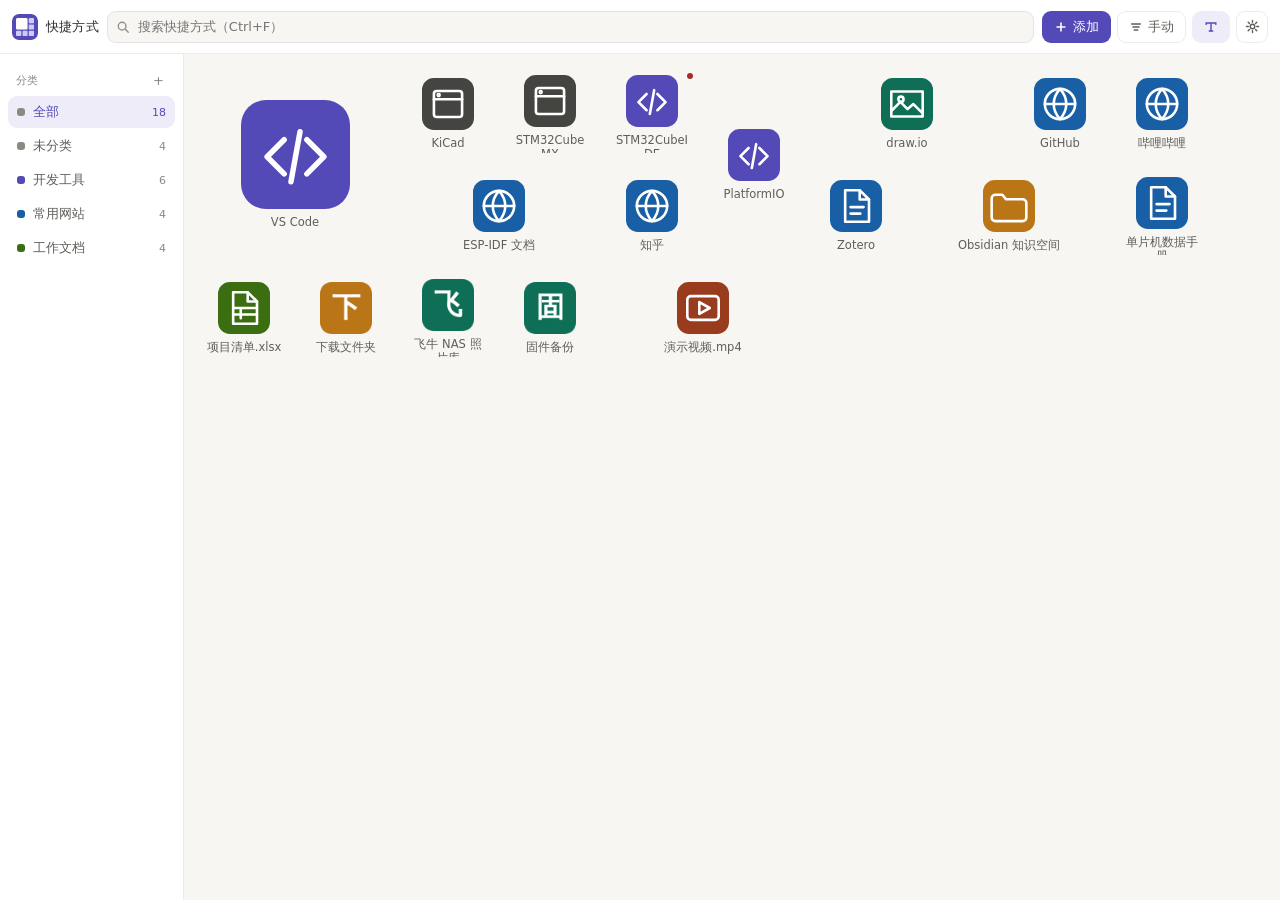
==== index.html @ b714756d "feat: uTools 快捷方式面板插件 v1.0.0 - 拖拽文件/文件夹/网址进窗口创建快捷方式，.lnk/.url 自动解析目标 - PowerShell 常驻桥接进程：提取 256px ju" ====
<!DOCTYPE html>
<html lang="zh-CN" data-theme="dark">
<head>
  <meta charset="utf-8">
  <meta name="viewport" content="width=device-width, initial-scale=1">
  <title>快捷方式面板</title>
  <link rel="stylesheet" href="css/style.css">
</head>
<body>
  <div id="app">
    <header class="toolbar">
      <div class="brand">
        <img src="logo.png" alt="">
        <span>快捷方式</span>
      </div>
      <div class="search-wrap" id="searchWrap">
        <svg width="14" height="14" viewBox="0 0 16 16" fill="none" stroke="currentColor" stroke-width="1.6" stroke-linecap="round"><circle cx="7" cy="7" r="4.4"/><path d="M10.4 10.4L14 14"/></svg>
        <input id="search" class="search" type="text" placeholder="搜索快捷方式（Ctrl+F）" spellcheck="false">
        <button id="searchClear" class="search-clear" title="清空">&times;</button>
      </div>
      <div class="tools">
        <button id="btnAdd" class="btn primary">
          <svg width="14" height="14" viewBox="0 0 16 16" fill="none" stroke="currentColor" stroke-width="1.8" stroke-linecap="round"><path d="M8 3.5v9M3.5 8h9"/></svg>
          <span>添加</span>
        </button>
        <button id="btnSort" class="btn" title="排列顺序">
          <svg width="14" height="14" viewBox="0 0 16 16" fill="none" stroke="currentColor" stroke-width="1.6" stroke-linecap="round" stroke-linejoin="round"><path d="M3 4.5h10M4.5 8h7M6 11.5h4"/></svg>
          <span id="sortLabel">手动</span>
        </button>
        <button id="btnLabels" class="btn active" title="显示 / 隐藏图标文字">
          <svg width="14" height="14" viewBox="0 0 16 16" fill="none" stroke="currentColor" stroke-width="1.6" stroke-linecap="round"><path d="M2.5 5V3.5h11V5M8 3.5v9M6 12.5h4"/></svg>
        </button>
        <button id="btnSettings" class="btn icon-only" title="设置">
          <svg width="15" height="15" viewBox="0 0 16 16" fill="none" stroke="currentColor" stroke-width="1.5" stroke-linecap="round"><circle cx="8" cy="8" r="2.4"/><path d="M8 1.5v2M8 12.5v2M1.5 8h2M12.5 8h2M3.4 3.4l1.4 1.4M11.2 11.2l1.4 1.4M12.6 3.4l-1.4 1.4M4.8 11.2l-1.4 1.4"/></svg>
        </button>
      </div>
    </header>
    <div class="body">
      <aside class="sidebar" id="sidebar"></aside>
      <main class="content" id="content">
        <div class="grid" id="grid"></div>
        <div class="empty" id="empty">
          <div class="big"></div>
          <div class="small"></div>
        </div>
      </main>
    </div>
  </div>

  <div class="drop-overlay" id="dropOverlay">
    <div class="frame">
      松手即可添加为快捷方式
      <small>支持文件、文件夹、桌面快捷方式、网址</small>
    </div>
  </div>

  <div class="selbar" id="selbar">
    <span id="selCount">已选 0 项</span>
    <button class="btn" id="selMove">移动到分类</button>
    <button class="btn" id="selSize">图标尺寸</button>
    <button class="btn" id="selRefresh">刷新图标</button>
    <button class="btn danger" id="selDelete">删除</button>
    <button class="btn ghost" id="selCancel">取消</button>
  </div>

  <div class="toasts" id="toasts"></div>

  <script src="js/mock.js"></script>
  <script src="js/ui.js"></script>
  <script src="js/store.js"></script>
  <script src="js/icons.js"></script>
  <script src="js/grid.js"></script>
  <script src="js/dialogs.js"></script>
  <script src="js/app.js"></script>
</body>
</html>
---- css/style.css ----
:root {
  --tile-radius: 16px;
  --cell: 92px;
  --gap: 10px;
  --sidebar-w: 184px;
  --toolbar-h: 54px;
}

html[data-theme='dark'] {
  --bg: #1b1b1a;
  --surface: #232322;
  --surface-2: #2c2c2a;
  --surface-3: #383836;
  --border: rgba(255, 255, 255, 0.08);
  --border-strong: rgba(255, 255, 255, 0.18);
  --text: #f2f1ed;
  --text-2: #b4b2a9;
  --text-3: #8b8a82;
  --accent: #8f88e8;
  --accent-2: #534ab7;
  --accent-soft: rgba(143, 136, 232, 0.16);
  --danger: #f09595;
  --danger-soft: rgba(240, 149, 149, 0.14);
  --shadow: 0 12px 34px rgba(0, 0, 0, 0.5);
  --hover: rgba(255, 255, 255, 0.06);
}

html[data-theme='light'] {
  --bg: #f7f6f3;
  --surface: #ffffff;
  --surface-2: #f1efe8;
  --surface-3: #e6e4dc;
  --border: rgba(0, 0, 0, 0.08);
  --border-strong: rgba(0, 0, 0, 0.18);
  --text: #2c2c2a;
  --text-2: #5f5e5a;
  --text-3: #8b8a82;
  --accent: #534ab7;
  --accent-2: #3c3489;
  --accent-soft: rgba(83, 74, 183, 0.1);
  --danger: #a32d2d;
  --danger-soft: rgba(163, 45, 45, 0.08);
  --shadow: 0 12px 34px rgba(0, 0, 0, 0.14);
  --hover: rgba(0, 0, 0, 0.045);
}

* { box-sizing: border-box; }

html, body {
  margin: 0;
  padding: 0;
  height: 100%;
  overflow: hidden;
}

body {
  font-family: 'Segoe UI', 'Microsoft YaHei', 'PingFang SC', system-ui, sans-serif;
  font-size: 13px;
  color: var(--text);
  background: var(--bg);
  -webkit-user-select: none;
  user-select: none;
}

button, input, select, textarea { font-family: inherit; font-size: 13px; color: inherit; }
button { cursor: pointer; }

::-webkit-scrollbar { width: 8px; height: 8px; }
::-webkit-scrollbar-thumb { background: var(--border-strong); border-radius: 8px; }
::-webkit-scrollbar-thumb:hover { background: var(--text-3); }
::-webkit-scrollbar-track { background: transparent; }

#app { display: flex; flex-direction: column; height: 100vh; }

/* ---------------- toolbar ---------------- */

.toolbar {
  display: flex;
  align-items: center;
  gap: 8px;
  height: var(--toolbar-h);
  padding: 0 12px;
  flex: 0 0 auto;
  border-bottom: 1px solid var(--border);
  background: var(--surface);
}

.brand { display: flex; align-items: center; gap: 8px; flex: 0 0 auto; }
.brand img { width: 26px; height: 26px; border-radius: 7px; }
.brand span { font-weight: 500; letter-spacing: .2px; }

.search-wrap { position: relative; flex: 1 1 auto; min-width: 90px; }
.search-wrap svg { position: absolute; left: 9px; top: 50%; transform: translateY(-50%); opacity: .5; }
input.search {
  width: 100%;
  height: 32px;
  padding: 0 26px 0 30px;
  border-radius: 9px;
  border: 1px solid var(--border);
  background: var(--bg);
  outline: none;
}
input.search:focus { border-color: var(--accent); background: var(--surface); }
.search-clear {
  position: absolute; right: 6px; top: 50%; transform: translateY(-50%);
  width: 20px; height: 20px; border: 0; border-radius: 50%;
  background: transparent; color: var(--text-3); display: none; line-height: 1;
}
.search-wrap.has-value .search-clear { display: block; }
.search-clear:hover { background: var(--hover); color: var(--text); }

.tools { display: flex; align-items: center; gap: 6px; flex: 0 0 auto; }

.btn {
  display: inline-flex; align-items: center; gap: 5px;
  height: 32px; padding: 0 11px;
  border-radius: 9px;
  border: 1px solid var(--border);
  background: var(--surface);
  color: var(--text-2);
  white-space: nowrap;
  transition: background .12s, color .12s, border-color .12s;
}
.btn:hover { background: var(--surface-2); color: var(--text); border-color: var(--border-strong); }
.btn.icon-only { width: 32px; padding: 0; justify-content: center; }
.btn.primary {
  background: var(--accent); border-color: transparent; color: #fff;
}
.btn.primary:hover { background: var(--accent-2); color: #fff; }
.btn.active { background: var(--accent-soft); color: var(--accent); border-color: transparent; }
.btn.ghost { background: transparent; border-color: transparent; }
.btn.ghost:hover { background: var(--hover); }
.btn.danger { color: var(--danger); border-color: transparent; background: var(--danger-soft); }
.btn.danger:hover { background: var(--danger); color: #fff; }
.btn:disabled { opacity: .45; cursor: not-allowed; }
.btn svg { flex: 0 0 auto; }

/* ---------------- body ---------------- */

.body { display: flex; flex: 1 1 auto; min-height: 0; }

.sidebar {
  width: var(--sidebar-w);
  flex: 0 0 auto;
  border-right: 1px solid var(--border);
  background: var(--surface);
  display: flex;
  flex-direction: column;
  padding: 10px 8px;
  gap: 2px;
  overflow-y: auto;
}

.side-title {
  font-size: 11px; color: var(--text-3);
  padding: 6px 8px 4px; letter-spacing: .4px;
  display: flex; align-items: center; justify-content: space-between;
}
.side-title button {
  border: 0; background: transparent; color: var(--text-3);
  width: 20px; height: 20px; border-radius: 6px; line-height: 1;
}
.side-title button:hover { background: var(--hover); color: var(--text); }

.cat {
  display: flex; align-items: center; gap: 8px;
  height: 32px; padding: 0 8px;
  border-radius: 9px;
  border: 1px solid transparent;
  color: var(--text-2);
  cursor: pointer;
  position: relative;
}
.cat:hover { background: var(--hover); color: var(--text); }
.cat.active { background: var(--accent-soft); color: var(--accent); }
.cat .dot { width: 8px; height: 8px; border-radius: 3px; flex: 0 0 auto; background: var(--text-3); }
.cat .name { flex: 1 1 auto; overflow: hidden; text-overflow: ellipsis; white-space: nowrap; }
.cat .count { font-size: 11px; color: var(--text-3); }
.cat.active .count { color: var(--accent); }
.cat.drop-target { border-color: var(--accent); background: var(--accent-soft); }
.cat .cat-more {
  display: none; border: 0; background: transparent; color: inherit;
  width: 18px; height: 18px; border-radius: 5px; padding: 0; line-height: 1;
}
.cat:hover .cat-more { display: block; }
.cat .cat-more:hover { background: var(--border-strong); }

.content { flex: 1 1 auto; min-width: 0; position: relative; overflow-y: auto; padding: 14px; }

/* ---------------- grid ---------------- */

.grid {
  display: grid;
  grid-template-columns: repeat(auto-fill, var(--cell));
  grid-auto-rows: var(--cell);
  gap: var(--gap);
  grid-auto-flow: row dense;
  align-content: start;
}

.tile {
  position: relative;
  display: flex;
  flex-direction: column;
  align-items: center;
  justify-content: center;
  gap: 6px;
  padding: 6px;
  border-radius: var(--tile-radius);
  border: 1px solid transparent;
  background: transparent;
  color: var(--text-2);
  cursor: pointer;
  overflow: hidden;
  transition: background .12s, border-color .12s, transform .1s;
}
.tile:hover { background: var(--hover); border-color: var(--border); color: var(--text); }
.tile:active { transform: scale(.97); }
.tile.selected { background: var(--accent-soft); border-color: var(--accent); color: var(--text); }
.tile.dragging { opacity: .35; }
.tile.drop-before::before,
.tile.drop-after::after {
  content: ''; position: absolute; top: 8%; height: 84%; width: 2px;
  background: var(--accent); border-radius: 2px;
}
.tile.drop-before::before { left: -6px; }
.tile.drop-after::after { right: -6px; }
.tile.drop-inside { border-color: var(--accent); background: var(--accent-soft); }

.tile .icon-box {
  position: relative;
  width: var(--icon-size, 48px);
  height: var(--icon-size, 48px);
  display: flex; align-items: center; justify-content: center;
  flex: 0 0 auto;
}
.tile img.icon { width: 100%; height: 100%; object-fit: contain; -webkit-user-drag: none; }
.tile .label {
  max-width: 100%;
  font-size: 11.5px;
  line-height: 1.25;
  text-align: center;
  overflow: hidden;
  text-overflow: ellipsis;
  display: -webkit-box;
  -webkit-line-clamp: 2;
  -webkit-box-orient: vertical;
  word-break: break-all;
}
.grid.hide-labels .tile .label { display: none; }
.grid.hide-labels .tile { gap: 0; }

.tile .badge {
  position: absolute; top: 4px; right: 4px;
  width: 6px; height: 6px; border-radius: 50%;
  background: var(--danger);
}
.tile .resize {
  position: absolute; right: 2px; bottom: 2px;
  width: 14px; height: 14px;
  opacity: 0; cursor: nwse-resize;
  color: var(--text-3);
  transition: opacity .12s;
}
.tile:hover .resize { opacity: .7; }
.tile .resize:hover { opacity: 1; color: var(--accent); }

.tile .spinner {
  width: 14px; height: 14px;
  border: 2px solid var(--border-strong);
  border-top-color: var(--accent);
  border-radius: 50%;
  animation: spin .8s linear infinite;
  position: absolute; right: 6px; bottom: 6px;
}
@keyframes spin { to { transform: rotate(360deg); } }

.empty {
  display: none;
  flex-direction: column;
  align-items: center;
  justify-content: center;
  gap: 9px;
  padding: 58px 20px;
  text-align: center;
  color: var(--text-3);
}
.empty.show { display: flex; }
.empty .big { font-size: 14px; color: var(--text-2); font-weight: 500; }
.empty .small { font-size: 12.5px; max-width: 320px; line-height: 1.6; }

/* ---------------- selection bar ---------------- */

.selbar {
  position: fixed;
  left: 50%;
  bottom: 18px;
  transform: translate(-50%, 12px);
  z-index: 65;
  display: none;
  align-items: center;
  gap: 7px;
  padding: 7px 9px 7px 14px;
  border-radius: 13px;
  border: 1px solid var(--border-strong);
  background: var(--surface);
  box-shadow: var(--shadow);
  opacity: 0;
  transition: opacity .14s, transform .14s;
}
.selbar.show { display: flex; opacity: 1; transform: translate(-50%, 0); }
.selbar > span { font-size: 12px; color: var(--text-2); margin-right: 3px; white-space: nowrap; }
.selbar .btn { height: 28px; padding: 0 10px; font-size: 12px; }

/* ---------------- drop overlay ---------------- */

.drop-overlay {
  position: fixed; inset: 0; z-index: 60;
  display: none;
  align-items: center; justify-content: center;
  flex-direction: column; gap: 8px;
  background: rgba(20, 20, 20, 0.6);
  backdrop-filter: blur(2px);
}
html[data-theme='light'] .drop-overlay { background: rgba(240, 240, 240, 0.7); }
.drop-overlay.show { display: flex; }
.drop-overlay .frame {
  border: 2px dashed var(--accent);
  border-radius: 18px;
  padding: 34px 54px;
  color: var(--text);
  background: var(--surface);
  text-align: center;
  font-size: 14px;
}
.drop-overlay .frame small { display: block; margin-top: 6px; color: var(--text-3); font-size: 12px; }

/* ---------------- context menu ---------------- */

.ctx {
  position: fixed; z-index: 80;
  min-width: 178px;
  padding: 5px;
  border-radius: 11px;
  border: 1px solid var(--border-strong);
  background: var(--surface);
  box-shadow: var(--shadow);
  display: none;
}
.ctx.show { display: block; }
.ctx .item {
  display: flex; align-items: center; gap: 8px;
  height: 30px; padding: 0 9px;
  border-radius: 7px;
  color: var(--text-2);
  cursor: pointer;
  white-space: nowrap;
}
.ctx .item:hover { background: var(--hover); color: var(--text); }
.ctx .item.danger { color: var(--danger); }
.ctx .item.danger:hover { background: var(--danger-soft); }
.ctx .item .k { margin-left: auto; font-size: 11px; color: var(--text-3); }
.ctx .sep { height: 1px; background: var(--border); margin: 4px 6px; }
.ctx .label { font-size: 11px; color: var(--text-3); padding: 4px 9px 2px; }
.ctx .sub {
  position: absolute; left: 100%; top: -5px;
  min-width: 150px; padding: 5px;
  border-radius: 11px; border: 1px solid var(--border-strong);
  background: var(--surface); box-shadow: var(--shadow);
  display: none;
}
.ctx .item.has-sub { position: relative; }
.ctx .item.has-sub:hover .sub { display: block; }
.ctx .swatches { display: grid; grid-template-columns: repeat(5, 1fr); gap: 6px; padding: 6px 9px; }
.ctx .swatches i {
  width: 18px; height: 18px; border-radius: 6px; cursor: pointer;
  border: 1px solid var(--border);
}
.ctx .sizes { display: grid; grid-template-columns: repeat(4, 1fr); gap: 5px; padding: 6px 9px; }
.ctx .sizes b {
  height: 26px; border-radius: 7px; border: 1px solid var(--border);
  display: flex; align-items: center; justify-content: center;
  font-weight: 400; font-size: 11px; color: var(--text-2); cursor: pointer;
}
.ctx .sizes b:hover { background: var(--hover); color: var(--text); }
.ctx .sizes b.on { background: var(--accent-soft); color: var(--accent); border-color: transparent; }

/* ---------------- modal ---------------- */

.mask {
  position: fixed; inset: 0; z-index: 70;
  background: rgba(0, 0, 0, 0.42);
  display: flex; align-items: center; justify-content: center;
  padding: 18px;
}
.mask.closing { opacity: 0; transition: opacity .12s; }

.modal {
  width: 100%;
  max-width: 560px;
  max-height: 100%;
  display: flex; flex-direction: column;
  border-radius: 15px;
  border: 1px solid var(--border-strong);
  background: var(--surface);
  box-shadow: var(--shadow);
  overflow: hidden;
}
.modal.wide { max-width: 760px; }
.modal.narrow { max-width: 400px; }
.modal-head {
  display: flex; align-items: center; gap: 10px;
  padding: 13px 15px;
  border-bottom: 1px solid var(--border);
  flex: 0 0 auto;
}
.modal-head h2 { margin: 0; font-size: 14px; font-weight: 500; flex: 1 1 auto; }
.modal-head .sub { font-size: 12px; color: var(--text-3); font-weight: 400; }
.modal-body { padding: 15px; overflow-y: auto; flex: 1 1 auto; }
.modal-foot {
  display: flex; align-items: center; gap: 8px;
  padding: 11px 15px;
  border-top: 1px solid var(--border);
  flex: 0 0 auto;
}
.modal-foot .grow { flex: 1 1 auto; }

/* ---------------- forms ---------------- */

.field { margin-bottom: 13px; }
.field:last-child { margin-bottom: 0; }
.field > label {
  display: block; font-size: 12px; color: var(--text-2);
  margin-bottom: 5px;
}
.field .hint { font-size: 11.5px; color: var(--text-3); margin-top: 5px; line-height: 1.5; }
.row { display: flex; gap: 8px; align-items: center; }
.row > .field { flex: 1 1 auto; margin-bottom: 0; }

.input, select.input, textarea.input {
  width: 100%;
  height: 32px;
  padding: 0 10px;
  border-radius: 9px;
  border: 1px solid var(--border);
  background: var(--bg);
  color: var(--text);
  outline: none;
}
textarea.input { height: auto; padding: 8px 10px; resize: vertical; min-height: 58px; }
.input:focus { border-color: var(--accent); background: var(--surface); }
.input::placeholder { color: var(--text-3); }
select.input { padding-right: 6px; }

.seg { display: flex; gap: 4px; background: var(--bg); padding: 3px; border-radius: 10px; border: 1px solid var(--border); }
.seg button {
  flex: 1 1 auto; height: 26px; border: 0; border-radius: 7px;
  background: transparent; color: var(--text-2); white-space: nowrap;
}
.seg button:hover { background: var(--hover); color: var(--text); }
.seg button.on { background: var(--accent); color: #fff; }

.chips { display: flex; flex-wrap: wrap; gap: 6px; }
.chip {
  display: inline-flex; align-items: center; gap: 5px;
  height: 28px; padding: 0 10px;
  border-radius: 8px; border: 1px solid var(--border);
  background: var(--bg); color: var(--text-2); cursor: pointer;
}
.chip:hover { border-color: var(--border-strong); color: var(--text); }
.chip.on { background: var(--accent-soft); color: var(--accent); border-color: transparent; }
.chip .x { color: var(--text-3); }
.chip .x:hover { color: var(--danger); }

.icon-preview {
  width: 76px; height: 76px; flex: 0 0 auto;
  display: flex; align-items: center; justify-content: center;
  border-radius: 14px; border: 1px dashed var(--border-strong);
  background: var(--bg);
}
.icon-preview img { width: 60px; height: 60px; object-fit: contain; }

.swatch-row { display: flex; flex-wrap: wrap; gap: 6px; }
.swatch-row i {
  width: 22px; height: 22px; border-radius: 7px; cursor: pointer;
  border: 2px solid transparent;
}
.swatch-row i.on { border-color: var(--text); }

.list {
  border: 1px solid var(--border);
  border-radius: 11px;
  overflow-y: auto;
  max-height: 320px;
  background: var(--bg);
}
.list-item {
  display: flex; align-items: center; gap: 9px;
  padding: 7px 10px;
  border-bottom: 1px solid var(--border);
  cursor: pointer;
}
.list-item:last-child { border-bottom: 0; }
.list-item:hover { background: var(--hover); }
.list-item .li-icon { width: 22px; height: 22px; flex: 0 0 auto; display: flex; align-items: center; justify-content: center; }
.list-item .li-icon img { width: 100%; height: 100%; object-fit: contain; }
.list-item .li-main { flex: 1 1 auto; min-width: 0; }
.list-item .li-name { overflow: hidden; text-overflow: ellipsis; white-space: nowrap; }
.list-item .li-sub { font-size: 11px; color: var(--text-3); overflow: hidden; text-overflow: ellipsis; white-space: nowrap; direction: rtl; text-align: left; }
.list-item .li-tag { font-size: 10.5px; color: var(--text-3); border: 1px solid var(--border); padding: 1px 5px; border-radius: 5px; flex: 0 0 auto; }
.list-item.on { background: var(--accent-soft); }

.check {
  width: 16px; height: 16px; flex: 0 0 auto;
  border-radius: 5px; border: 1.5px solid var(--border-strong);
  display: flex; align-items: center; justify-content: center;
  color: transparent;
}
.list-item.on .check,
.check.on { background: var(--accent); border-color: var(--accent); color: #fff; }

.tree-folder { padding: 6px 10px; }
.folder-head {
  display: flex; align-items: center; gap: 8px;
  padding: 5px 6px; border-radius: 7px; cursor: pointer; color: var(--text-2);
}
.folder-head:hover { background: var(--hover); color: var(--text); }
.folder-head .tw { width: 12px; color: var(--text-3); font-size: 10px; }
.folder-kids { margin-left: 16px; border-left: 1px solid var(--border); padding-left: 6px; }
.folder-kids.collapsed { display: none; }

.toolbar-line {
  display: flex; align-items: center; gap: 8px;
  padding: 10px 0; flex-wrap: wrap;
}
.toolbar-line .grow { flex: 1 1 auto; }
.stat { font-size: 12px; color: var(--text-3); }

.progress {
  height: 4px; border-radius: 4px; background: var(--surface-2);
  overflow: hidden; margin-top: 10px;
}
.progress i { display: block; height: 100%; background: var(--accent); width: 0; transition: width .2s; }

/* ---------------- toast ---------------- */

.toasts {
  position: fixed; left: 50%; bottom: 20px; transform: translateX(-50%);
  z-index: 90; display: flex; flex-direction: column; gap: 7px; align-items: center;
  pointer-events: none;
}
.toast {
  padding: 8px 14px; border-radius: 10px;
  background: var(--surface); border: 1px solid var(--border-strong);
  box-shadow: var(--shadow); color: var(--text);
  animation: pop .16s ease-out;
  max-width: 70vw; text-align: center;
}
.toast.error { color: var(--danger); border-color: var(--danger); }
@keyframes pop { from { opacity: 0; transform: translateY(6px); } }

.hidden { display: none !important; }
.muted { color: var(--text-3); }
.spacer { flex: 1 1 auto; }
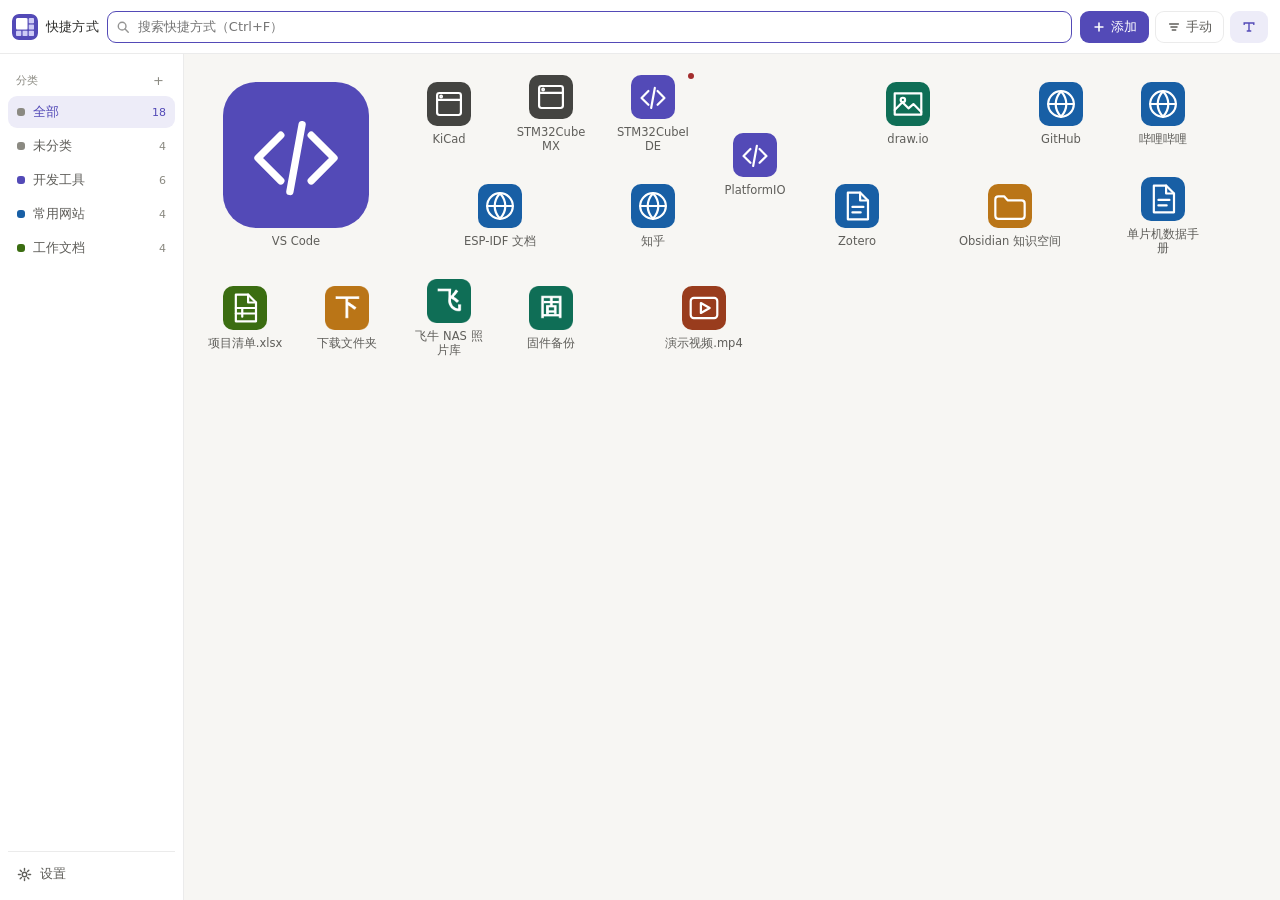
==== commit 07b43f22: "fix: 图标提取失败/过小、长名称裁切；新增侧边栏宽度与直接键入搜索 (v1.2.0) - ps-bridge: 拆分 .lnk 的 IconLocation（"路径,索引" -> iconLoca" ====
--- a/index.html
+++ b/index.html
@@ -30,13 +30,11 @@
         <button id="btnLabels" class="btn active" title="显示 / 隐藏图标文字">
           <svg width="14" height="14" viewBox="0 0 16 16" fill="none" stroke="currentColor" stroke-width="1.6" stroke-linecap="round"><path d="M2.5 5V3.5h11V5M8 3.5v9M6 12.5h4"/></svg>
         </button>
-        <button id="btnSettings" class="btn icon-only" title="设置">
-          <svg width="15" height="15" viewBox="0 0 16 16" fill="none" stroke="currentColor" stroke-width="1.5" stroke-linecap="round"><circle cx="8" cy="8" r="2.4"/><path d="M8 1.5v2M8 12.5v2M1.5 8h2M12.5 8h2M3.4 3.4l1.4 1.4M11.2 11.2l1.4 1.4M12.6 3.4l-1.4 1.4M4.8 11.2l-1.4 1.4"/></svg>
-        </button>
       </div>
     </header>
     <div class="body">
       <aside class="sidebar" id="sidebar"></aside>
+      <div class="side-resizer" id="sideResizer" title="拖动调整侧边栏宽度"></div>
       <main class="content" id="content">
         <div class="grid" id="grid"></div>
         <div class="empty" id="empty">
--- a/css/style.css
+++ b/css/style.css
@@ -185,6 +185,36 @@
 .cat:hover .cat-more { display: block; }
 .cat .cat-more:hover { background: var(--border-strong); }
 
+.side-foot {
+  margin-top: auto;
+  padding-top: 6px;
+  border-top: 1px solid var(--border);
+  display: flex; flex-direction: column; gap: 2px;
+}
+.side-btn {
+  display: flex; align-items: center; gap: 8px;
+  height: 32px; padding: 0 8px;
+  border-radius: 9px; border: 1px solid transparent;
+  color: var(--text-2); font-size: 12.5px;
+  cursor: pointer;
+}
+.side-btn:hover { background: var(--hover); color: var(--text); }
+.side-btn svg { flex: 0 0 auto; }
+
+.side-resizer {
+  flex: 0 0 auto;
+  width: 7px;
+  margin: 0 -3px;
+  cursor: col-resize;
+  position: relative;
+  z-index: 6;
+}
+.side-resizer::after {
+  content: ''; position: absolute; top: 0; bottom: 0; left: 3px; width: 1px;
+  background: transparent; transition: background .12s;
+}
+.side-resizer:hover::after, .side-resizer.active::after { background: var(--accent); }
+
 .content { flex: 1 1 auto; min-width: 0; position: relative; overflow-y: auto; padding: 14px; }
 
 /* ---------------- grid ---------------- */
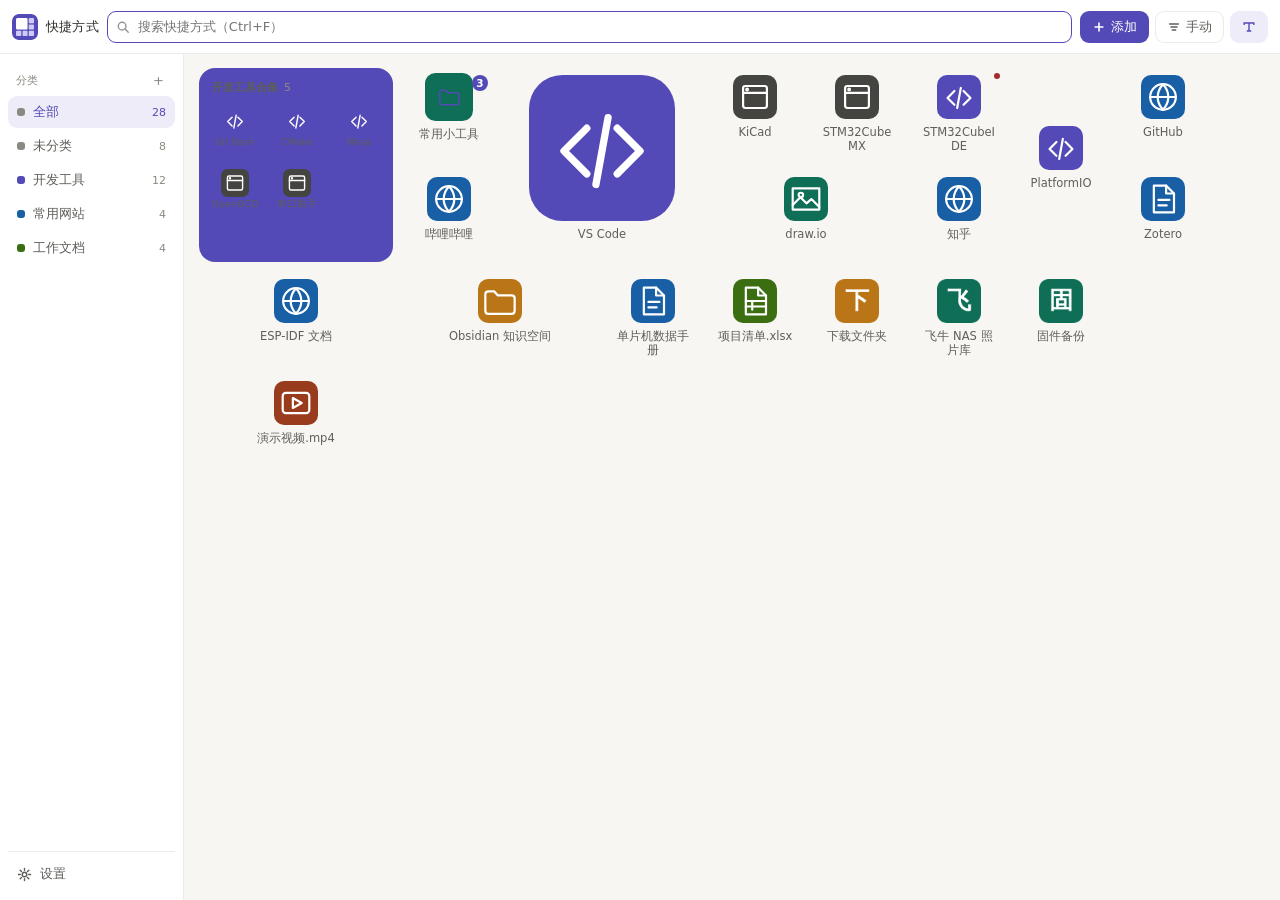
==== commit 55e0981e: "feat: 文件夹/大文件夹 + 橡皮筋框选批量操作 (v1.3.0) 文件夹（同一容器，按尺寸两种形态） - 数据模型：shortcut 增加 kind('shortcut'|'folder')、p" ====
--- a/index.html
+++ b/index.html
@@ -55,6 +55,7 @@
   <div class="selbar" id="selbar">
     <span id="selCount">已选 0 项</span>
     <button class="btn" id="selMove">移动到分类</button>
+    <button class="btn" id="selFolder">装进文件夹</button>
     <button class="btn" id="selSize">图标尺寸</button>
     <button class="btn" id="selRefresh">刷新图标</button>
     <button class="btn danger" id="selDelete">删除</button>
--- a/css/style.css
+++ b/css/style.css
@@ -269,6 +269,9 @@
   max-width: 100%;
   font-size: 11.5px;
   line-height: 1.25;
+  /* 固定占两行高度：否则一行/两行名称的内容总高不同，
+     在 justify-content:center 下会把图标推到不同位置，造成图标不对齐 */
+  min-height: 2.5em;
   text-align: center;
   overflow: hidden;
   text-overflow: ellipsis;
@@ -279,6 +282,113 @@
 }
 .grid.hide-labels .tile .label { display: none; }
 .grid.hide-labels .tile { gap: 0; }
+
+/* ---------------- folders ---------------- */
+
+.tile.folder { overflow: hidden; }
+.tile.drop-into { border-color: var(--accent) !important; background: var(--accent-soft) !important; }
+
+.tile .folder-face {
+  width: 100%; height: 100%;
+  border-radius: 22%;
+  display: flex; align-items: center; justify-content: center;
+  background: var(--accent-soft);
+  color: var(--accent);
+}
+.tile .folder-face svg { width: 60%; height: 60%; }
+.tile .folder-badge {
+  position: absolute; right: 6px; top: 6px;
+  min-width: 16px; height: 16px; padding: 0 4px;
+  border-radius: 8px; background: var(--accent); color: #fff;
+  font-size: 10.5px; line-height: 16px; text-align: center; font-weight: 600;
+}
+
+.tile.folder-big {
+  align-items: stretch; justify-content: flex-start;
+  gap: 4px; padding: 6px;
+}
+.tile .folder-head {
+  display: flex; align-items: center; gap: 6px;
+  font-size: 11px; color: var(--text-2); flex: 0 0 auto;
+}
+.tile .folder-head .folder-name {
+  overflow: hidden; text-overflow: ellipsis; white-space: nowrap; font-weight: 600;
+}
+.tile .folder-head .folder-count { color: var(--text-3); }
+.tile .folder-inner {
+  display: grid; justify-content: start; align-content: start;
+  overflow: hidden; flex: 1 1 auto;
+}
+
+.inner-tile {
+  position: relative;
+  display: flex; flex-direction: column; align-items: center; justify-content: center;
+  gap: 2px; padding: 2px;
+  border-radius: 8px; border: 1px solid transparent;
+  cursor: pointer; overflow: hidden;
+}
+.inner-tile:hover { background: var(--hover); border-color: var(--border); }
+.inner-tile.selected { background: var(--accent-soft); border-color: var(--accent); }
+.inner-tile.dragging { opacity: .35; }
+.inner-tile.drop-before::before,
+.inner-tile.drop-after::after {
+  content: ''; position: absolute; top: 10%; height: 80%; width: 2px;
+  background: var(--accent); border-radius: 2px;
+}
+.inner-tile.drop-before::before { left: -2px; }
+.inner-tile.drop-after::after { right: -2px; }
+.inner-tile .icon-box {
+  width: var(--icon-size, 28px); height: var(--icon-size, 28px);
+  display: flex; align-items: center; justify-content: center; flex: 0 0 auto;
+}
+.inner-tile img.icon { width: 100%; height: 100%; object-fit: contain; -webkit-user-drag: none; }
+.inner-tile .label {
+  font-size: 9.5px; line-height: 1.15; text-align: center;
+  min-height: 2.3em; overflow: hidden; color: var(--text-2);
+  display: -webkit-box; -webkit-line-clamp: 2; -webkit-box-orient: vertical;
+  word-break: break-all;
+}
+.grid.hide-labels .inner-tile .label { display: none; }
+.inner-tile .resize {
+  position: absolute; right: 1px; bottom: 1px; width: 10px; height: 10px;
+  opacity: 0; cursor: nwse-resize; color: var(--text-3);
+}
+.inner-tile:hover .resize { opacity: .7; }
+.inner-tile .badge {
+  position: absolute; top: 2px; right: 2px; width: 5px; height: 5px;
+  border-radius: 50%; background: var(--danger);
+}
+
+/* ---------------- rubber-band selection ---------------- */
+
+.rubber {
+  position: fixed; z-index: 80;
+  border: 1px dashed var(--accent);
+  background: var(--accent-soft);
+  border-radius: 4px; pointer-events: none;
+}
+
+/* ---------------- folder view modal ---------------- */
+
+.fv-head { display: flex; align-items: center; gap: 8px; margin-bottom: 10px; }
+.fv-head .fv-count { font-size: 12px; color: var(--text-3); }
+.fv-head .grow { flex: 1 1 auto; }
+.fv-grid {
+  display: grid; grid-template-columns: repeat(auto-fill, minmax(84px, 1fr));
+  gap: 8px; max-height: 52vh; overflow: auto;
+  padding: 4px; min-height: 120px;
+}
+.fv-item {
+  display: flex; flex-direction: column; align-items: center; gap: 4px;
+  padding: 8px 4px; border-radius: 10px; border: 1px solid transparent; cursor: pointer;
+}
+.fv-item:hover { background: var(--hover); border-color: var(--border); }
+.fv-item img { width: 40px; height: 40px; object-fit: contain; }
+.fv-item .fv-name {
+  font-size: 11px; color: var(--text-2); text-align: center;
+  max-width: 100%; overflow: hidden; text-overflow: ellipsis; white-space: nowrap;
+}
+.fv-empty { grid-column: 1 / -1; text-align: center; color: var(--text-3); font-size: 12.5px; padding: 30px 0; }
 
 .tile .badge {
   position: absolute; top: 4px; right: 4px;
